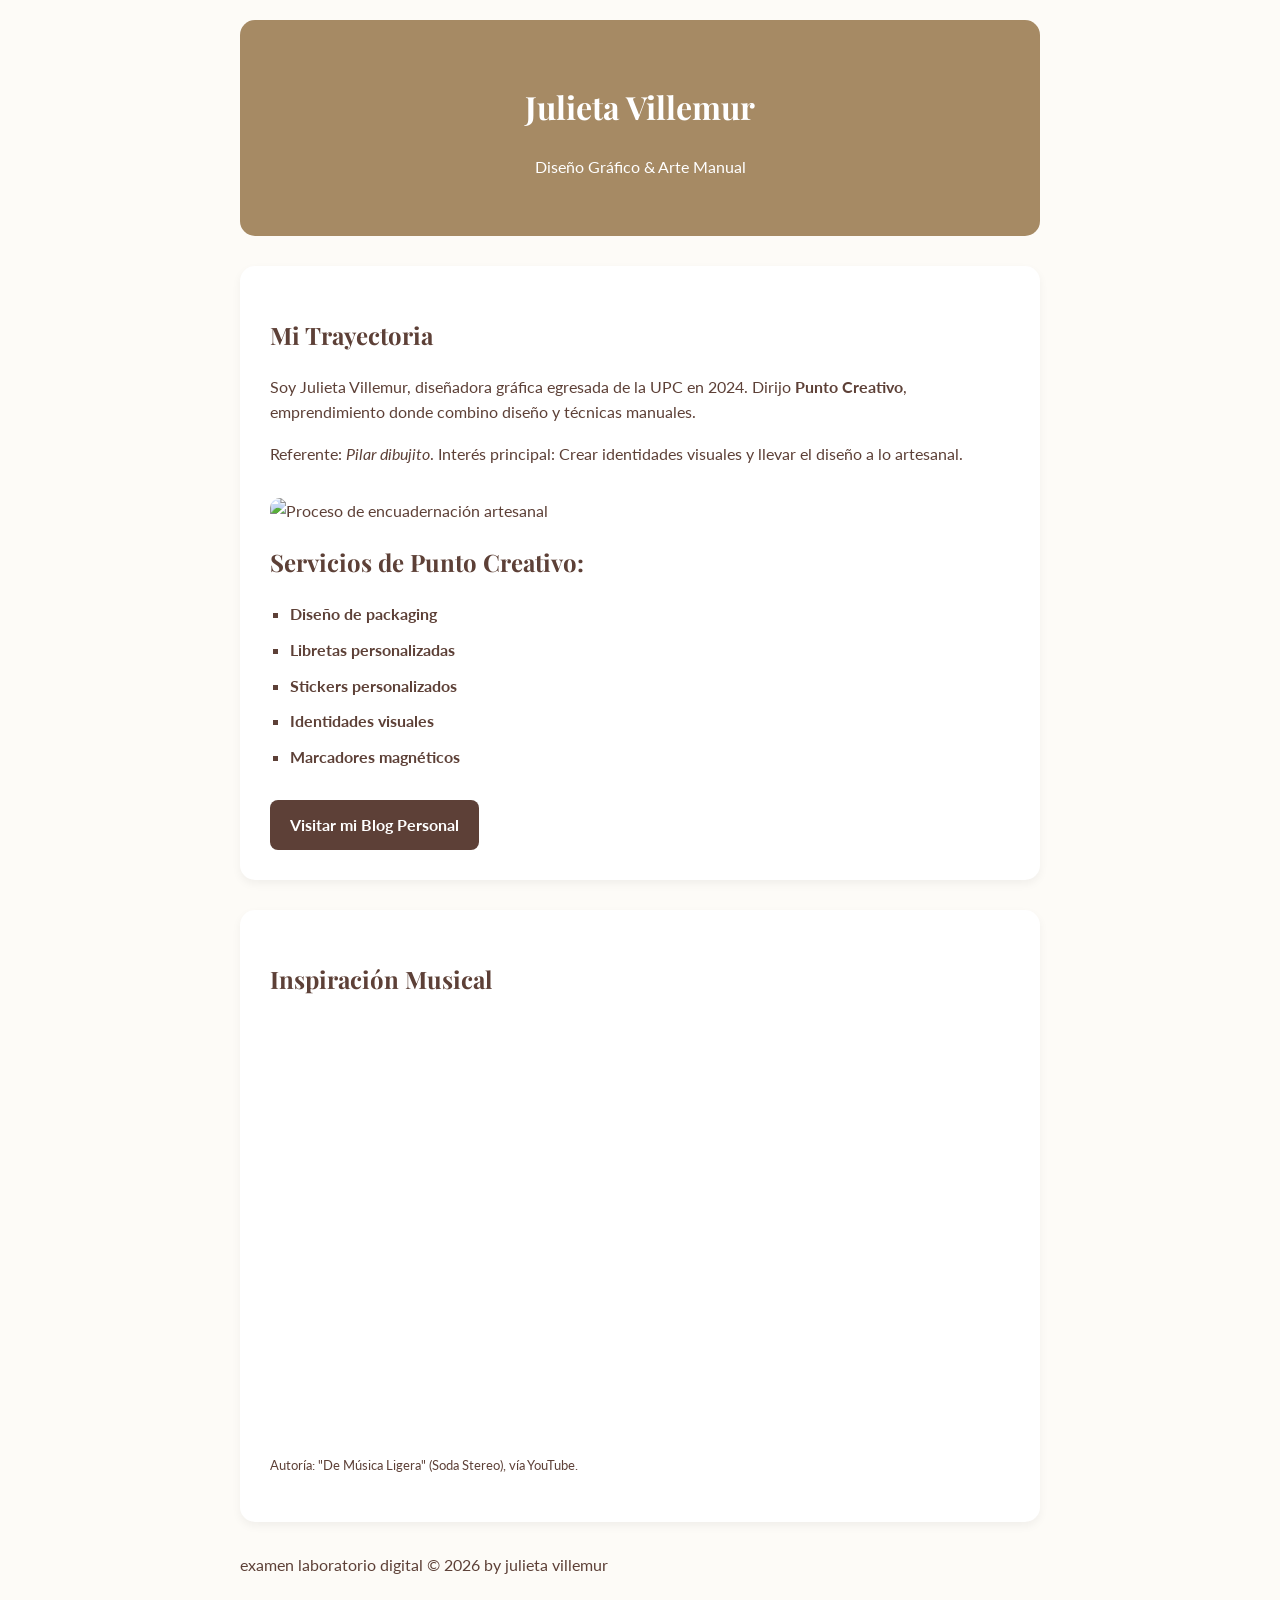
==== index.html @ 62760418 "Update index.html" ====
<!DOCTYPE html>
<html lang="es">
<head>
    <meta charset="UTF-8">
    <title>Julieta Villemur | Diseño</title>
    <link href="https://fonts.googleapis.com/css2?family=Lato:wght@400;700&family=Playfair+Display:wght@700&display=swap" rel="stylesheet">
    <style>
        :root { --color-crema: #fdfbf7; --color-tierra: #5d4037; --color-terracota: #a68a64; }
        body { font-family: 'Lato', sans-serif; background-color: var(--color-crema); color: var(--color-tierra); margin: 0; padding: 20px; line-height: 1.6; }
        .container { max-width: 800px; margin: auto; }
        .card { background: white; padding: 30px; border-radius: 15px; margin-bottom: 30px; box-shadow: 0 4px 10px rgba(0,0,0,0.05); }
        h1, h2 { font-family: 'Playfair Display', serif; color: var(--color-tierra); }
        .hero { background: var(--color-terracota); color: white; padding: 40px; text-align: center; border-radius: 15px; margin-bottom: 30px; }
        .hero h1, .hero p { color: white; }
        .servicios-list { list-style-type: square; padding-left: 20px; }
        .servicios-list li { margin-bottom: 10px; font-weight: bold; color: var(--color-tierra); }

        .video-box {
            position: relative;
            padding-bottom: 56.25%;
            height: 0;
            overflow: hidden;
            border-radius: 10px;
            margin-top: 20px;
        }
        .video-box iframe {
            position: absolute;
            top: 0; left: 0;
            width: 100%; height: 100%;
            border: 0;
        }

        .boton-blog { display: inline-block; padding: 12px 20px; background-color: var(--color-tierra); color: white; text-decoration: none; border-radius: 8px; font-weight: bold; margin-top: 15px; }
        img.foto { width: 100%; border-radius: 10px; margin-top: 15px; }
    </style>
</head>
<body>
<div class="container">
    <header class="hero">
        <h1>Julieta Villemur</h1>
        <p>Diseño Gráfico &amp; Arte Manual</p>
    </header>

    <section id="trayectoria" class="card">
        <h2>Mi Trayectoria</h2>
        <p>Soy Julieta Villemur, diseñadora gráfica egresada de la UPC en 2024. Dirijo <strong>Punto Creativo</strong>, emprendimiento donde combino diseño y técnicas manuales.</p>
        <p>Referente: <em>Pilar dibujito</em>. Interés principal: Crear identidades visuales y llevar el diseño a lo artesanal.</p>

        <img class="foto" src="foto_webp.webp" alt="Proceso de encuadernación artesanal">

        <h2>Servicios de Punto Creativo:</h2>
        <ul class="servicios-list">
            <li>Diseño de packaging</li>
            <li>Libretas personalizadas</li>
            <li>Stickers personalizados</li>
            <li>Identidades visuales</li>
            <li>Marcadores magnéticos</li>
        </ul>

        <a href="https://julietavillemur.blogspot.com/?m=1" target="_blank" class="boton-blog">Visitar mi Blog Personal</a>
    </section>

    <section id="inspiracion" class="card">
        <h2>Inspiración Musical</h2>

        <div class="video-box">
            <iframe
                src="https://www.youtube.com/embed/T_FkEw27XJ0"
                title="De Música Ligera – Soda Stereo"
                allow="accelerometer; autoplay; clipboard-write; encrypted-media; gyroscope; picture-in-picture; web-share"
                allowfullscreen>
            </iframe>
        </div>

        <p><small>Autoría: "De Música Ligera" (Soda Stereo), vía YouTube.</small></p>
    </section>

    <footer>
        <p>examen laboratorio digital © 2026 by julieta villemur</p>
    </footer>
</div>
</body>
</html>
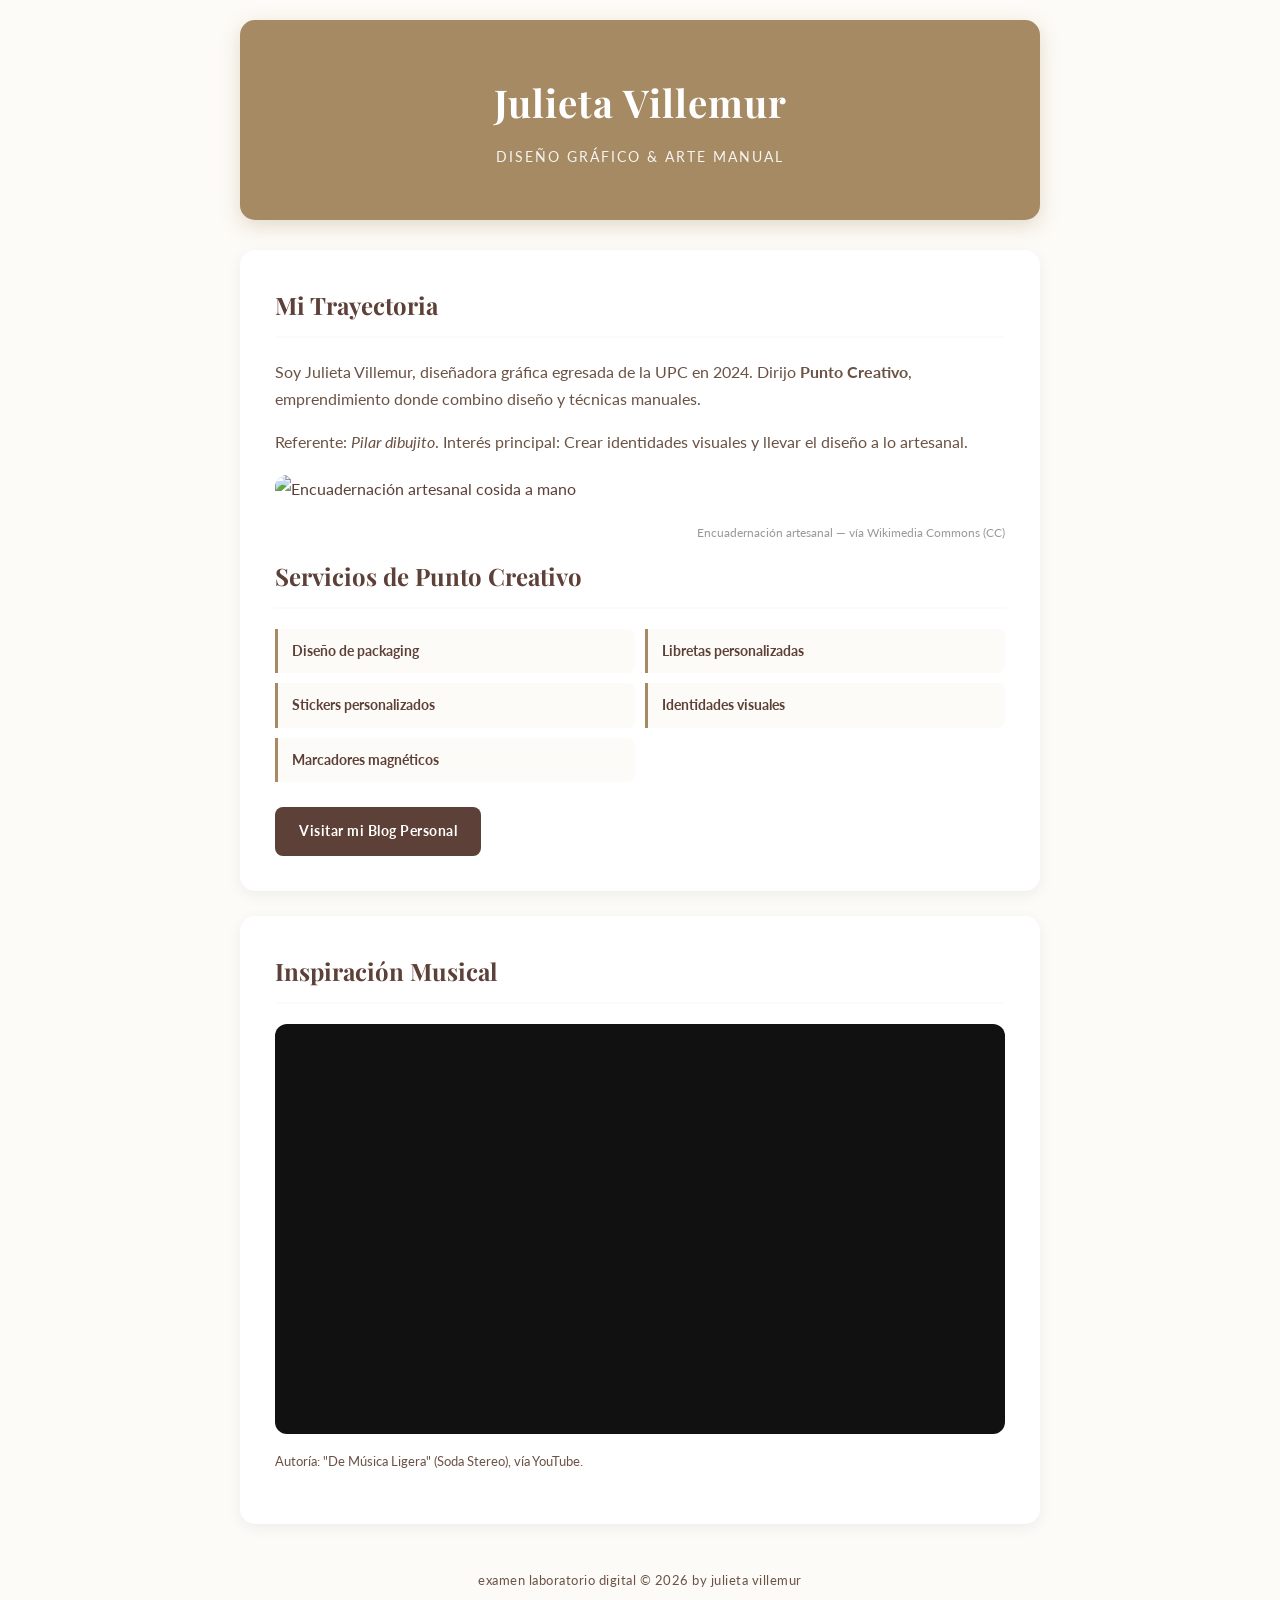
==== commit 37483459: "Update index.html" ====
--- a/index.html
+++ b/index.html
@@ -2,26 +2,129 @@
 <html lang="es">
 <head>
     <meta charset="UTF-8">
+    <meta name="viewport" content="width=device-width, initial-scale=1.0">
     <title>Julieta Villemur | Diseño</title>
     <link href="https://fonts.googleapis.com/css2?family=Lato:wght@400;700&family=Playfair+Display:wght@700&display=swap" rel="stylesheet">
     <style>
-        :root { --color-crema: #fdfbf7; --color-tierra: #5d4037; --color-terracota: #a68a64; }
-        body { font-family: 'Lato', sans-serif; background-color: var(--color-crema); color: var(--color-tierra); margin: 0; padding: 20px; line-height: 1.6; }
+        :root {
+            --color-crema: #fdfbf7;
+            --color-tierra: #5d4037;
+            --color-terracota: #a68a64;
+        }
+        * { box-sizing: border-box; }
+        body {
+            font-family: 'Lato', sans-serif;
+            background-color: var(--color-crema);
+            color: var(--color-tierra);
+            margin: 0;
+            padding: 20px;
+            line-height: 1.7;
+        }
         .container { max-width: 800px; margin: auto; }
-        .card { background: white; padding: 30px; border-radius: 15px; margin-bottom: 30px; box-shadow: 0 4px 10px rgba(0,0,0,0.05); }
-        h1, h2 { font-family: 'Playfair Display', serif; color: var(--color-tierra); }
-        .hero { background: var(--color-terracota); color: white; padding: 40px; text-align: center; border-radius: 15px; margin-bottom: 30px; }
-        .hero h1, .hero p { color: white; }
-        .servicios-list { list-style-type: square; padding-left: 20px; }
-        .servicios-list li { margin-bottom: 10px; font-weight: bold; color: var(--color-tierra); }
+
+        .hero {
+            background: var(--color-terracota);
+            padding: 50px 40px;
+            text-align: center;
+            border-radius: 15px;
+            margin-bottom: 30px;
+            box-shadow: 0 6px 20px rgba(166,138,100,0.3);
+        }
+        .hero h1 {
+            font-family: 'Playfair Display', serif;
+            color: white;
+            font-size: 2.4rem;
+            margin: 0 0 10px;
+            letter-spacing: 1px;
+        }
+        .hero p {
+            color: rgba(255,255,255,0.9);
+            margin: 0;
+            letter-spacing: 2px;
+            text-transform: uppercase;
+            font-size: 0.9rem;
+        }
+
+        .card {
+            background: white;
+            padding: 35px;
+            border-radius: 15px;
+            margin-bottom: 25px;
+            box-shadow: 0 4px 15px rgba(0,0,0,0.06);
+        }
+        h2 {
+            font-family: 'Playfair Display', serif;
+            color: var(--color-tierra);
+            font-size: 1.5rem;
+            margin-top: 0;
+            padding-bottom: 10px;
+            border-bottom: 2px solid var(--color-crema);
+            margin-bottom: 20px;
+        }
+        p { margin-top: 0; color: #6b5244; }
+
+        .foto-wrap {
+            border-radius: 12px;
+            overflow: hidden;
+            margin: 20px 0;
+            max-height: 380px;
+        }
+        .foto-wrap img {
+            width: 100%;
+            height: 100%;
+            object-fit: cover;
+            display: block;
+            transition: transform 0.4s ease;
+        }
+        .foto-wrap:hover img { transform: scale(1.02); }
+        .foto-caption {
+            font-size: 0.78rem;
+            color: #999;
+            margin-top: 6px;
+            text-align: right;
+        }
+
+        .servicios-grid {
+            display: grid;
+            grid-template-columns: 1fr 1fr;
+            gap: 10px;
+            margin: 15px 0 25px;
+        }
+        .servicio-item {
+            background: var(--color-crema);
+            border-left: 3px solid var(--color-terracota);
+            padding: 10px 14px;
+            border-radius: 0 8px 8px 0;
+            font-weight: 700;
+            font-size: 0.9rem;
+            color: var(--color-tierra);
+        }
+
+        .boton-blog {
+            display: inline-block;
+            padding: 12px 24px;
+            background-color: var(--color-tierra);
+            color: white;
+            text-decoration: none;
+            border-radius: 8px;
+            font-weight: 700;
+            font-size: 0.9rem;
+            letter-spacing: 0.5px;
+            transition: background 0.2s, transform 0.2s;
+        }
+        .boton-blog:hover {
+            background-color: #3e2723;
+            transform: translateY(-1px);
+        }
 
         .video-box {
             position: relative;
             padding-bottom: 56.25%;
             height: 0;
             overflow: hidden;
-            border-radius: 10px;
+            border-radius: 12px;
             margin-top: 20px;
+            background: #111;
         }
         .video-box iframe {
             position: absolute;
@@ -30,12 +133,24 @@
             border: 0;
         }
 
-        .boton-blog { display: inline-block; padding: 12px 20px; background-color: var(--color-tierra); color: white; text-decoration: none; border-radius: 8px; font-weight: bold; margin-top: 15px; }
-        img.foto { width: 100%; border-radius: 10px; margin-top: 15px; }
+        footer {
+            text-align: center;
+            padding: 20px 0 10px;
+            font-size: 0.82rem;
+            color: #b0a090;
+            letter-spacing: 0.5px;
+        }
+
+        @media (max-width: 500px) {
+            .servicios-grid { grid-template-columns: 1fr; }
+            .hero h1 { font-size: 1.8rem; }
+            .card { padding: 25px 20px; }
+        }
     </style>
 </head>
 <body>
 <div class="container">
+
     <header class="hero">
         <h1>Julieta Villemur</h1>
         <p>Diseño Gráfico &amp; Arte Manual</p>
@@ -46,23 +161,27 @@
         <p>Soy Julieta Villemur, diseñadora gráfica egresada de la UPC en 2024. Dirijo <strong>Punto Creativo</strong>, emprendimiento donde combino diseño y técnicas manuales.</p>
         <p>Referente: <em>Pilar dibujito</em>. Interés principal: Crear identidades visuales y llevar el diseño a lo artesanal.</p>
 
-        <img class="foto" src="foto_webp.webp" alt="Proceso de encuadernación artesanal">
-
-        <h2>Servicios de Punto Creativo:</h2>
-        <ul class="servicios-list">
-            <li>Diseño de packaging</li>
-            <li>Libretas personalizadas</li>
-            <li>Stickers personalizados</li>
-            <li>Identidades visuales</li>
-            <li>Marcadores magnéticos</li>
-        </ul>
+        <div class="foto-wrap">
+            <img src="https://upload.wikimedia.org/wikipedia/commons/thumb/b/b8/Hand_sewn_headband.jpg/1280px-Hand_sewn_headband.jpg"
+                 alt="Encuadernación artesanal cosida a mano"
+                 loading="lazy">
+        </div>
+        <p class="foto-caption">Encuadernación artesanal — vía Wikimedia Commons (CC)</p>
+
+        <h2>Servicios de Punto Creativo</h2>
+        <div class="servicios-grid">
+            <div class="servicio-item">Diseño de packaging</div>
+            <div class="servicio-item">Libretas personalizadas</div>
+            <div class="servicio-item">Stickers personalizados</div>
+            <div class="servicio-item">Identidades visuales</div>
+            <div class="servicio-item">Marcadores magnéticos</div>
+        </div>
 
         <a href="https://julietavillemur.blogspot.com/?m=1" target="_blank" class="boton-blog">Visitar mi Blog Personal</a>
     </section>
 
     <section id="inspiracion" class="card">
         <h2>Inspiración Musical</h2>
-
         <div class="video-box">
             <iframe
                 src="https://www.youtube.com/embed/T_FkEw27XJ0"
@@ -71,13 +190,13 @@
                 allowfullscreen>
             </iframe>
         </div>
-
-        <p><small>Autoría: "De Música Ligera" (Soda Stereo), vía YouTube.</small></p>
+        <p style="margin-top:12px;"><small>Autoría: "De Música Ligera" (Soda Stereo), vía YouTube.</small></p>
     </section>
 
     <footer>
         <p>examen laboratorio digital © 2026 by julieta villemur</p>
     </footer>
+
 </div>
 </body>
 </html>
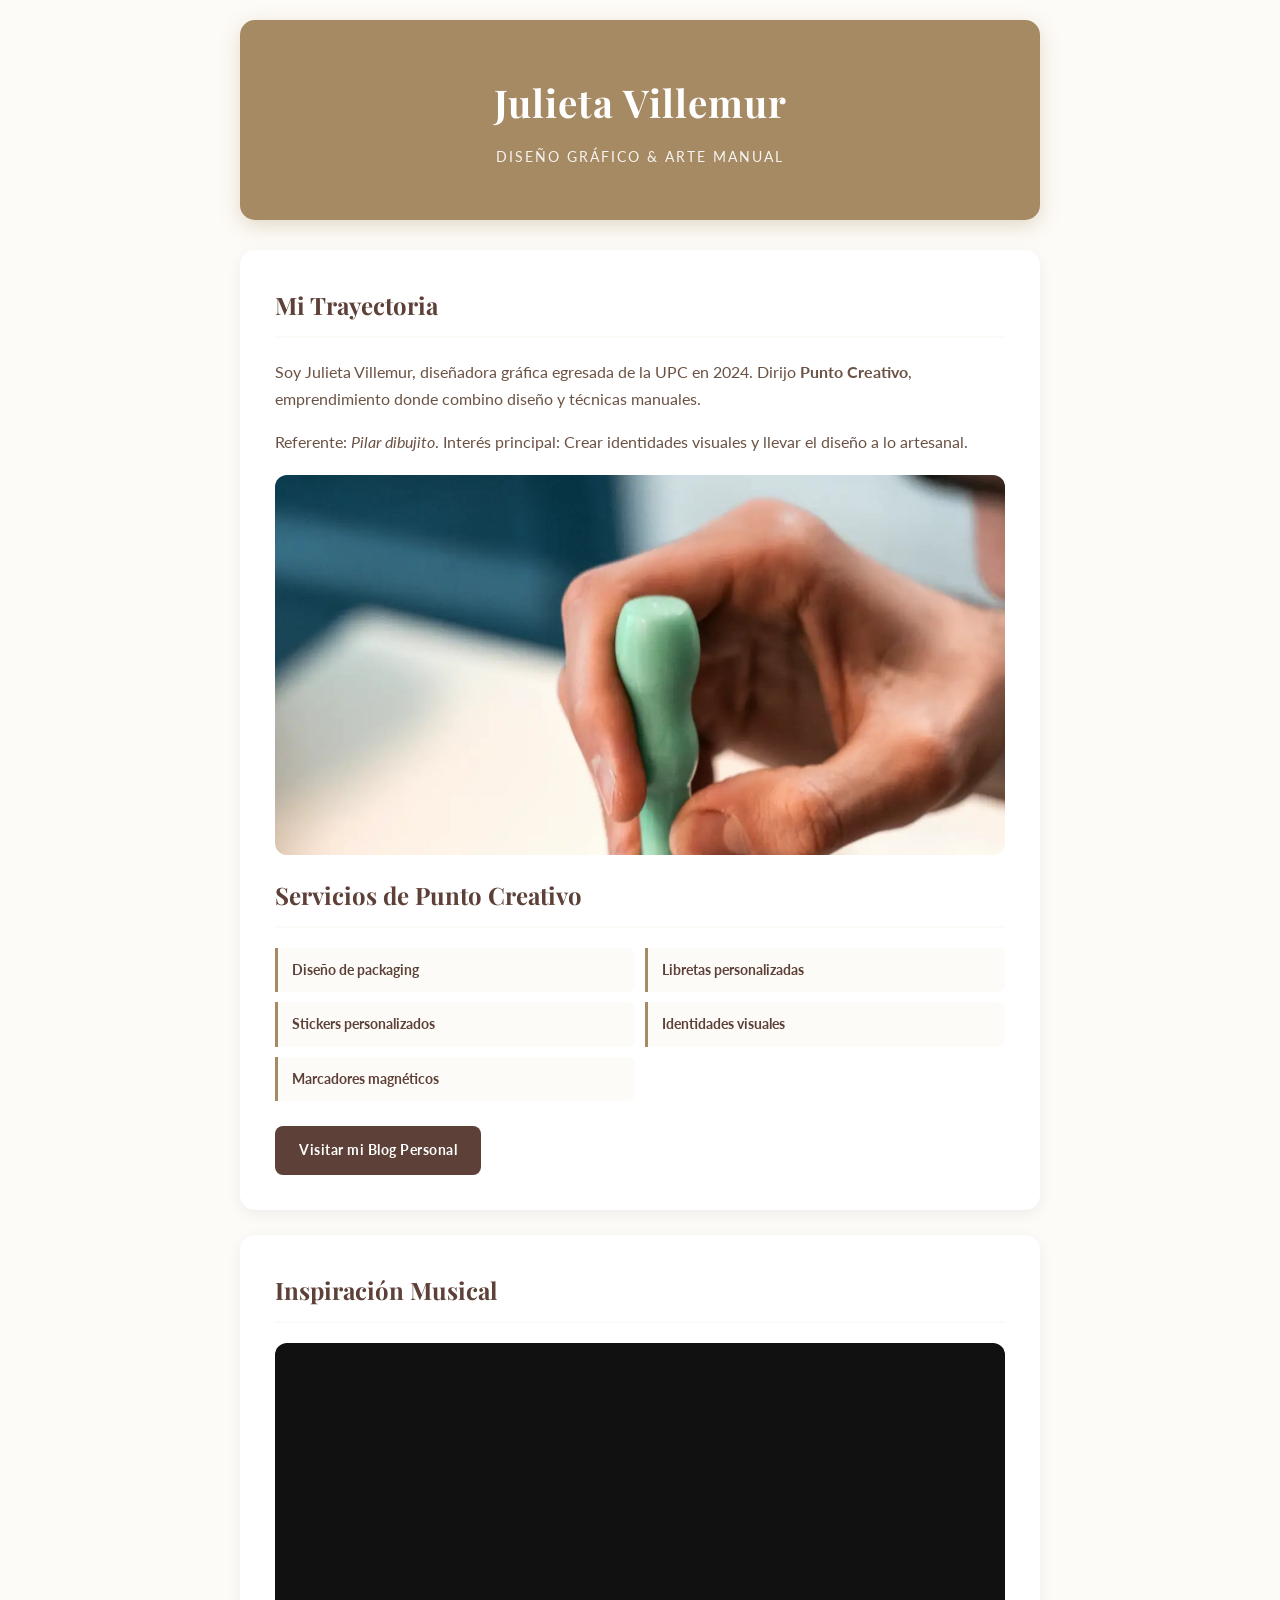
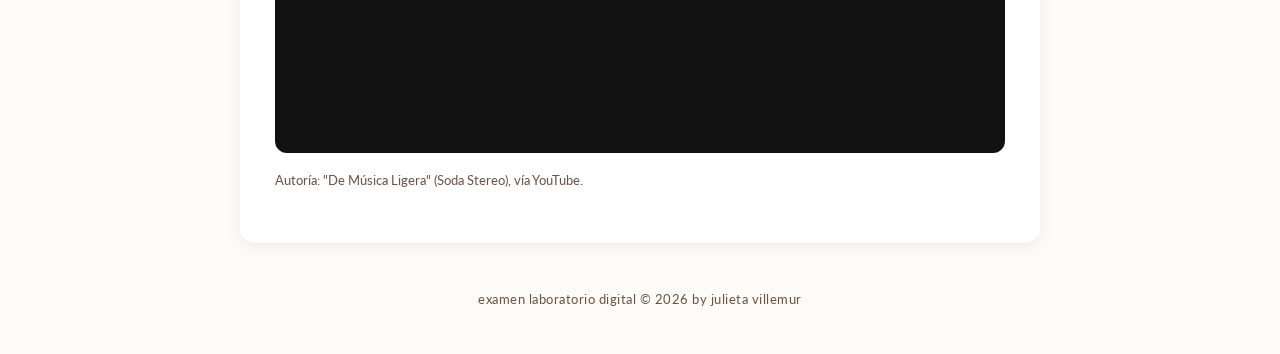
==== commit cb6e6601: "Update index.html" ====
--- a/index.html
+++ b/index.html
@@ -21,7 +21,6 @@
             line-height: 1.7;
         }
         .container { max-width: 800px; margin: auto; }
-
         .hero {
             background: var(--color-terracota);
             padding: 50px 40px;
@@ -44,7 +43,6 @@
             text-transform: uppercase;
             font-size: 0.9rem;
         }
-
         .card {
             background: white;
             padding: 35px;
@@ -62,7 +60,6 @@
             margin-bottom: 20px;
         }
         p { margin-top: 0; color: #6b5244; }
-
         .foto-wrap {
             border-radius: 12px;
             overflow: hidden;
@@ -77,13 +74,6 @@
             transition: transform 0.4s ease;
         }
         .foto-wrap:hover img { transform: scale(1.02); }
-        .foto-caption {
-            font-size: 0.78rem;
-            color: #999;
-            margin-top: 6px;
-            text-align: right;
-        }
-
         .servicios-grid {
             display: grid;
             grid-template-columns: 1fr 1fr;
@@ -99,7 +89,6 @@
             font-size: 0.9rem;
             color: var(--color-tierra);
         }
-
         .boton-blog {
             display: inline-block;
             padding: 12px 24px;
@@ -116,7 +105,6 @@
             background-color: #3e2723;
             transform: translateY(-1px);
         }
-
         .video-box {
             position: relative;
             padding-bottom: 56.25%;
@@ -132,7 +120,6 @@
             width: 100%; height: 100%;
             border: 0;
         }
-
         footer {
             text-align: center;
             padding: 20px 0 10px;
@@ -140,7 +127,6 @@
             color: #b0a090;
             letter-spacing: 0.5px;
         }
-
         @media (max-width: 500px) {
             .servicios-grid { grid-template-columns: 1fr; }
             .hero h1 { font-size: 1.8rem; }
@@ -162,11 +148,8 @@
         <p>Referente: <em>Pilar dibujito</em>. Interés principal: Crear identidades visuales y llevar el diseño a lo artesanal.</p>
 
         <div class="foto-wrap">
-            <img src="https://upload.wikimedia.org/wikipedia/commons/thumb/b/b8/Hand_sewn_headband.jpg/1280px-Hand_sewn_headband.jpg"
-                 alt="Encuadernación artesanal cosida a mano"
-                 loading="lazy">
+            <img src="[data-uri]" alt="Proceso de encuadernación artesanal">
         </div>
-        <p class="foto-caption">Encuadernación artesanal — vía Wikimedia Commons (CC)</p>
 
         <h2>Servicios de Punto Creativo</h2>
         <div class="servicios-grid">
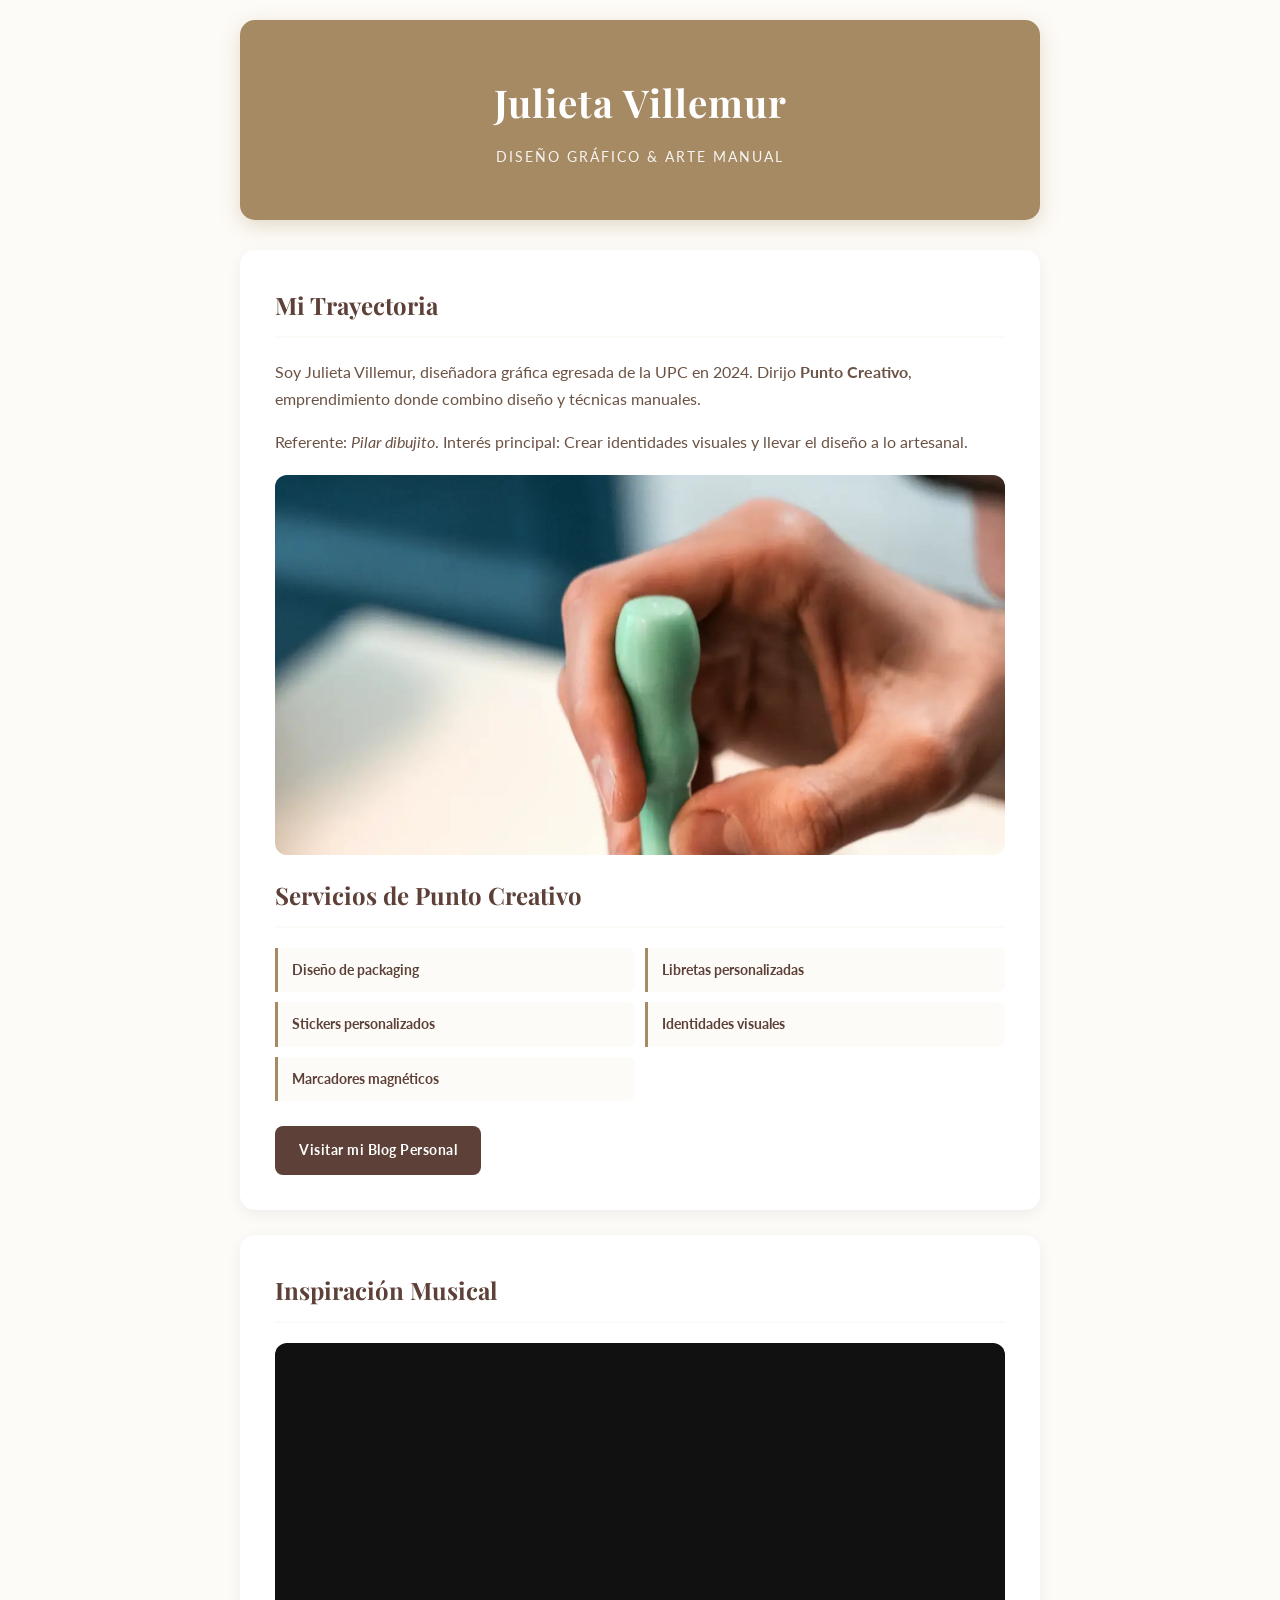
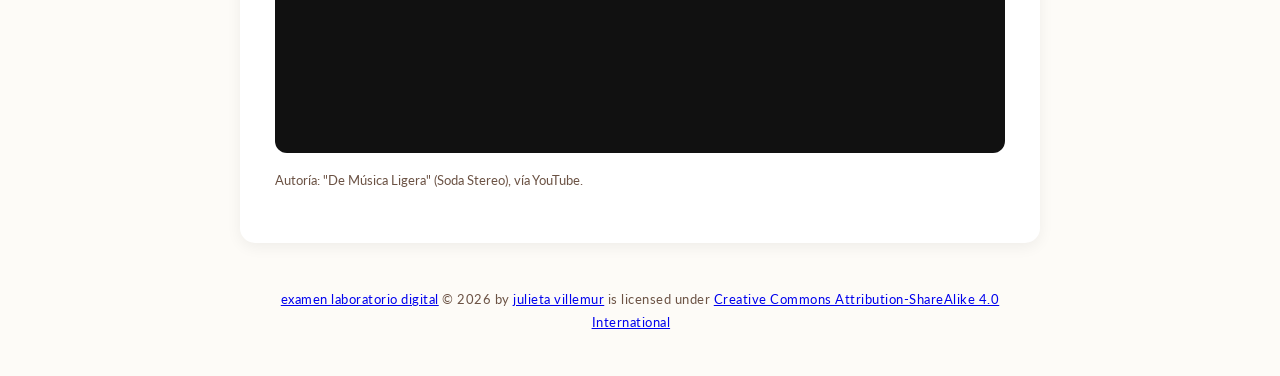
==== commit 3f68ba0a: "Update index.html" ====
--- a/index.html
+++ b/index.html
@@ -177,8 +177,15 @@
     </section>
 
     <footer>
-        <p>examen laboratorio digital © 2026 by julieta villemur</p>
-    </footer>
+    <p>
+        <a href="https://ejemplo.com">examen laboratorio digital</a> © 2026 by 
+        <a href="https://ejemplo.com">julieta villemur</a> is licensed under 
+        <a href="https://creativecommons.org/licenses/by-sa/4.0/">Creative Commons Attribution-ShareAlike 4.0 International</a>
+        <img src="https://mirrors.creativecommons.org/presskit/icons/cc.svg" alt="" style="max-width:1em;max-height:1em;margin-left:.2em;">
+        <img src="https://mirrors.creativecommons.org/presskit/icons/by.svg" alt="" style="max-width:1em;max-height:1em;margin-left:.2em;">
+        <img src="https://mirrors.creativecommons.org/presskit/icons/sa.svg" alt="" style="max-width:1em;max-height:1em;margin-left:.2em;">
+    </p>
+</footer>
 
 </div>
 </body>
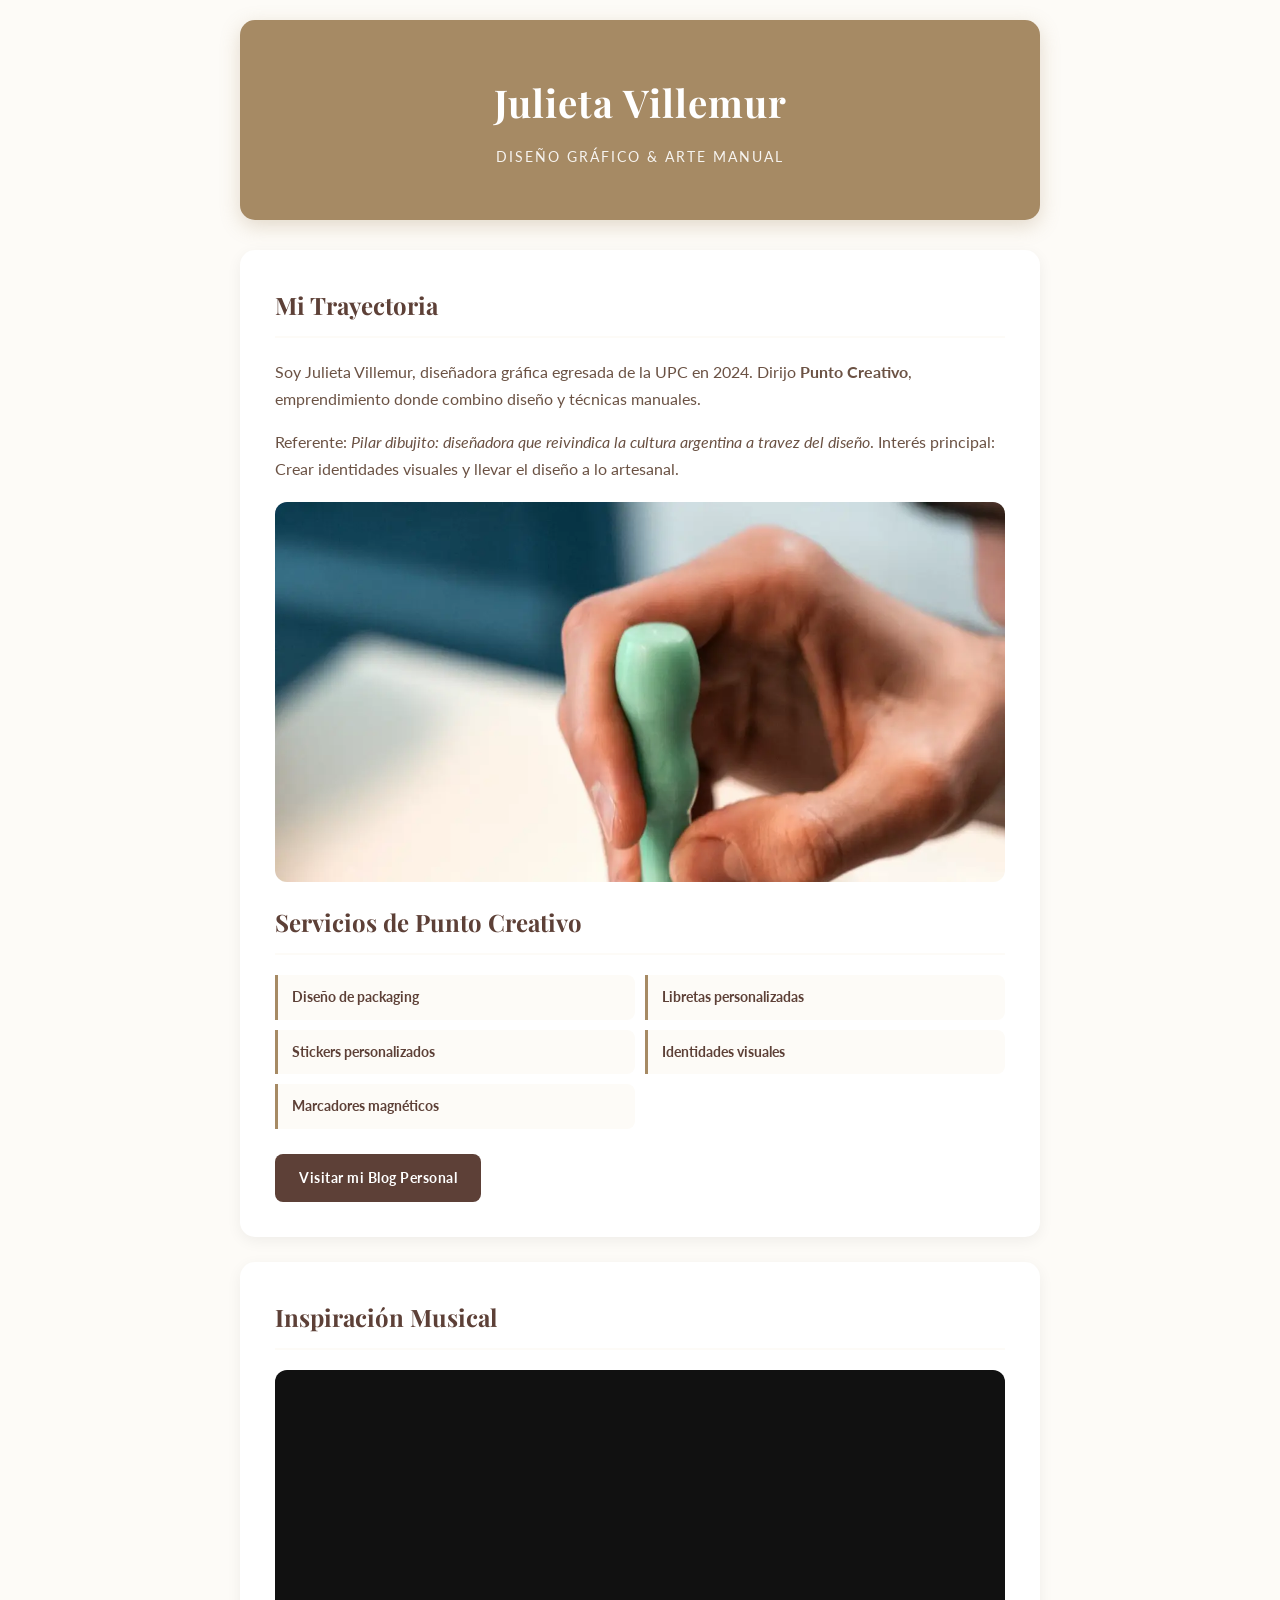
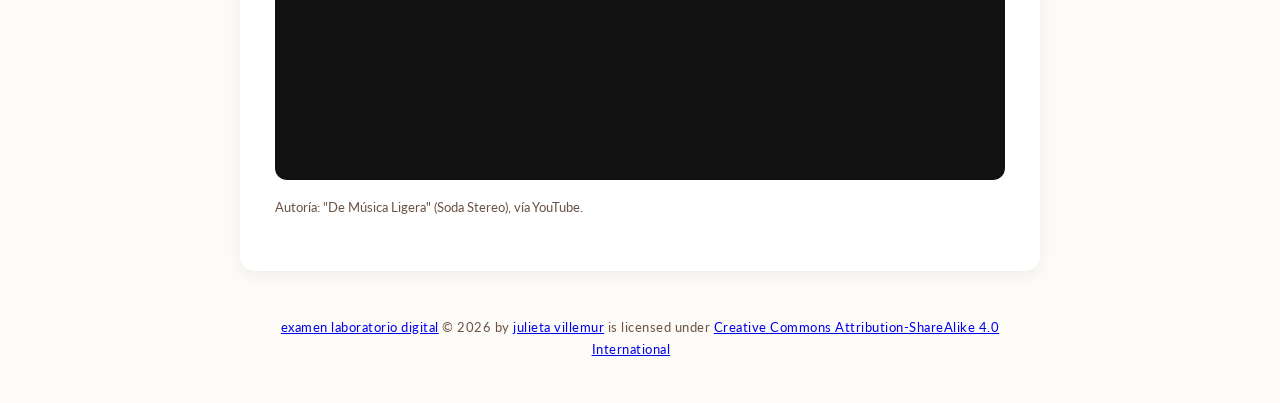
==== commit 2880acb7: "Update index.html" ====
--- a/index.html
+++ b/index.html
@@ -145,7 +145,7 @@
     <section id="trayectoria" class="card">
         <h2>Mi Trayectoria</h2>
         <p>Soy Julieta Villemur, diseñadora gráfica egresada de la UPC en 2024. Dirijo <strong>Punto Creativo</strong>, emprendimiento donde combino diseño y técnicas manuales.</p>
-        <p>Referente: <em>Pilar dibujito</em>. Interés principal: Crear identidades visuales y llevar el diseño a lo artesanal.</p>
+        <p>Referente: <em>Pilar dibujito: diseñadora que reivindica la cultura argentina a travez del diseño</em>. Interés principal: Crear identidades visuales y llevar el diseño a lo artesanal.</p>
 
         <div class="foto-wrap">
             <img src="[data-uri]" alt="Proceso de encuadernación artesanal">
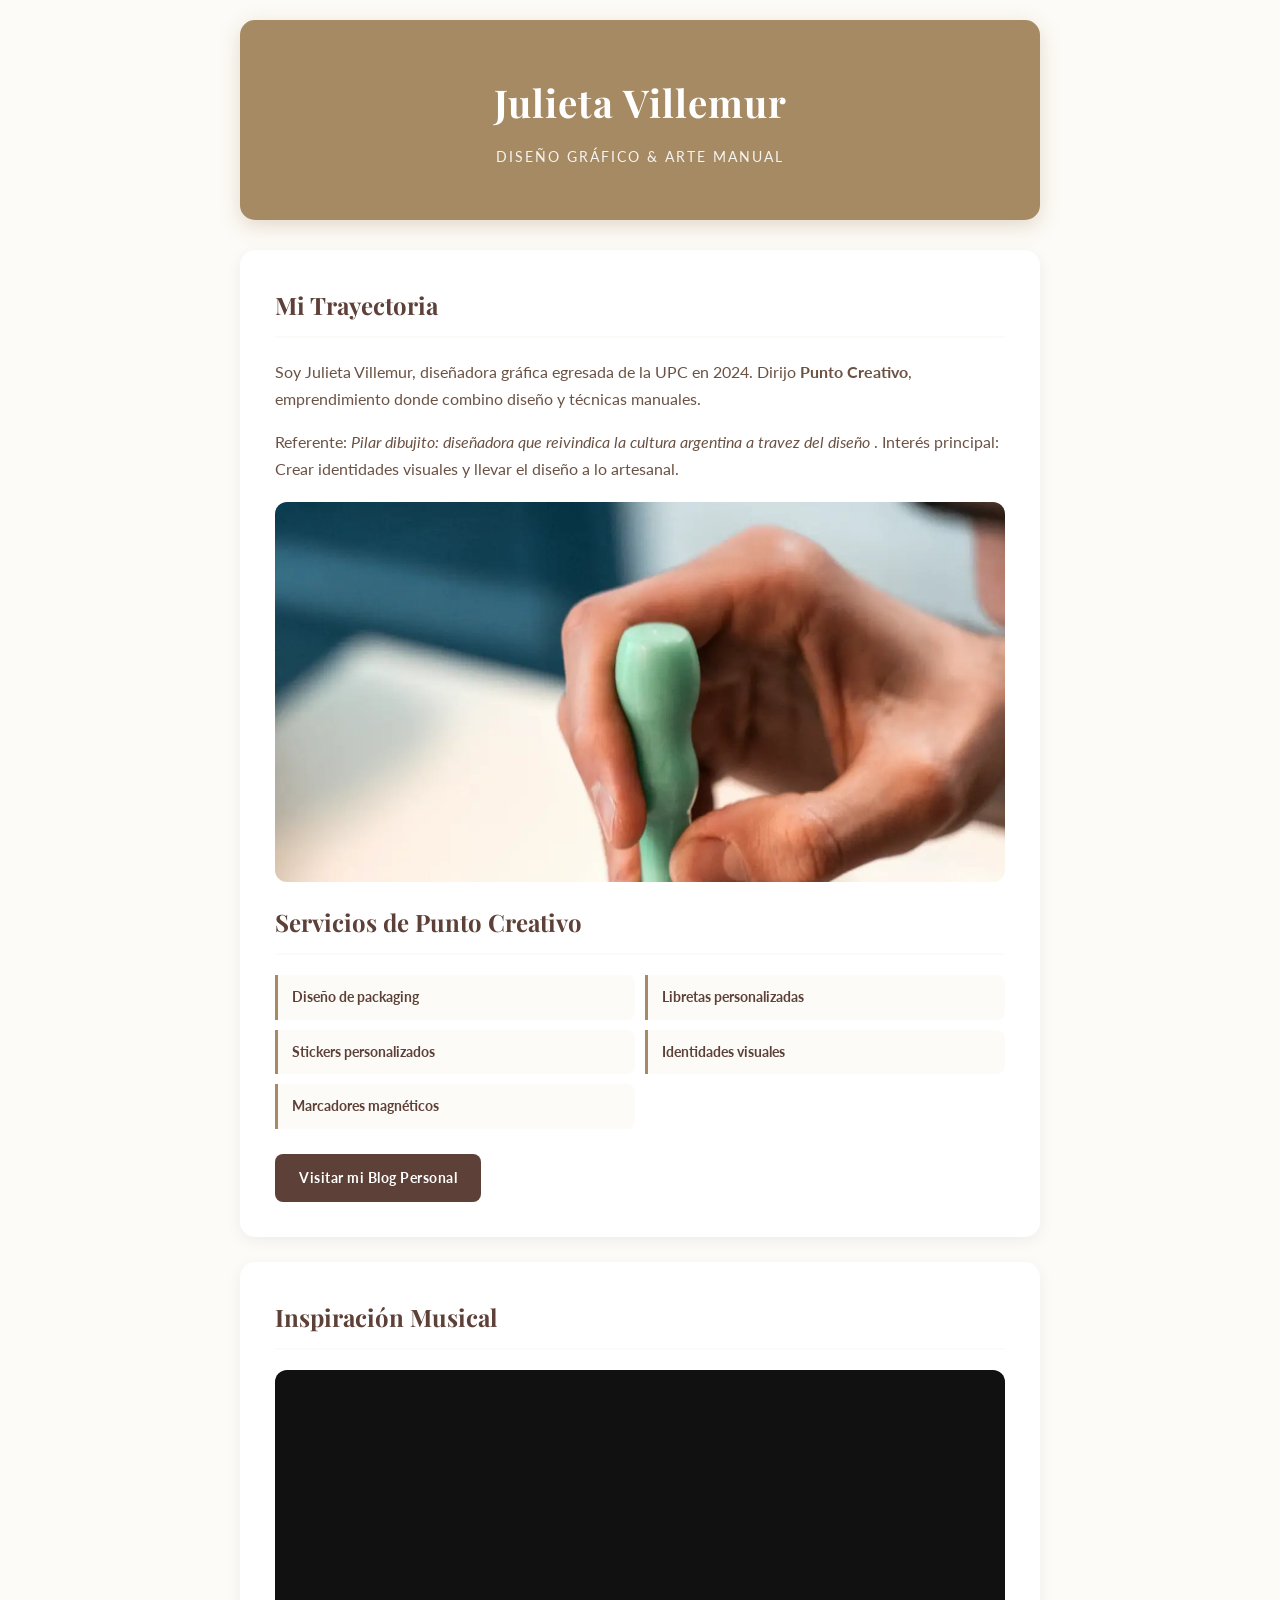
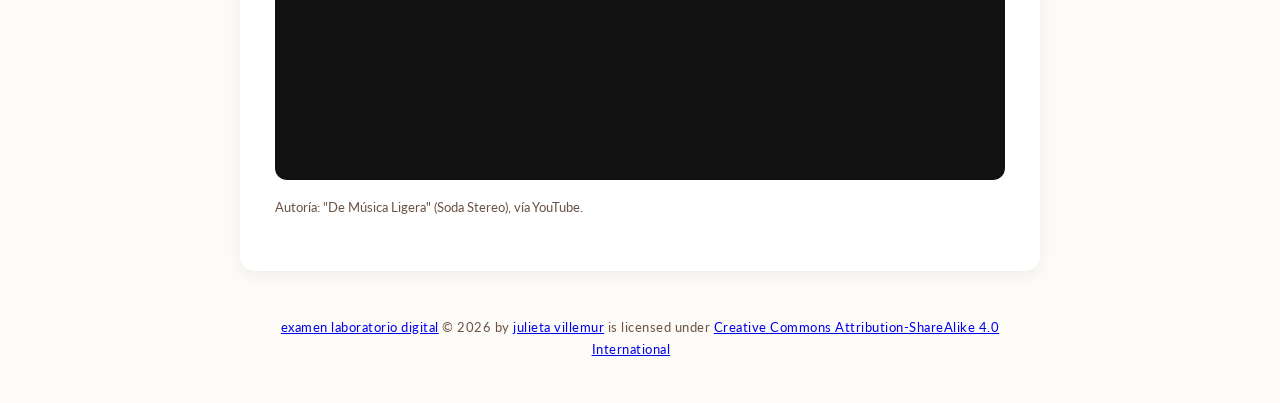
==== commit 48064e43: "Update index.html" ====
--- a/index.html
+++ b/index.html
@@ -145,7 +145,7 @@
     <section id="trayectoria" class="card">
         <h2>Mi Trayectoria</h2>
         <p>Soy Julieta Villemur, diseñadora gráfica egresada de la UPC en 2024. Dirijo <strong>Punto Creativo</strong>, emprendimiento donde combino diseño y técnicas manuales.</p>
-        <p>Referente: <em>Pilar dibujito: diseñadora que reivindica la cultura argentina a travez del diseño</em>. Interés principal: Crear identidades visuales y llevar el diseño a lo artesanal.</p>
+        <p>Referente: <em>Pilar dibujito: diseñadora que reivindica la cultura argentina a travez del diseño </em>. Interés principal: Crear identidades visuales y llevar el diseño a lo artesanal.</p>
 
         <div class="foto-wrap">
             <img src="[data-uri]" alt="Proceso de encuadernación artesanal">
